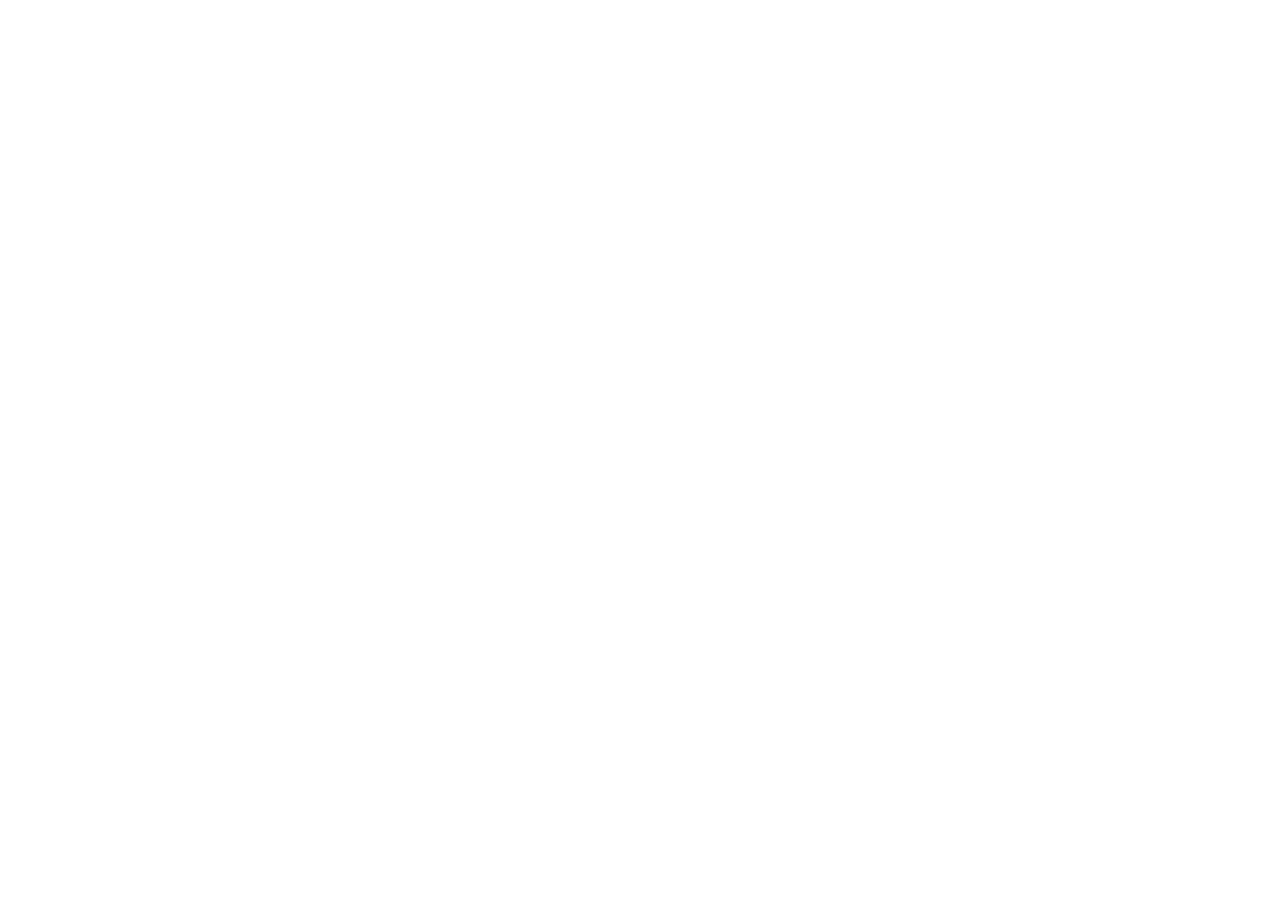
==== index.html @ e21de1d2 "Inicio HTML" ====
<!DOCTYPE html>
<html lang="pt-br">

<head>
    <meta charset="UTF-8">
    <meta name="viewport" content="width=device-width, initial-scale=1.0">
    <title>Solv4Tech</title>
    <link rel="stylesheet" href="css/style.css">
</head>

<body>

    <script src="js/script.js"></script>
</body>

</html>
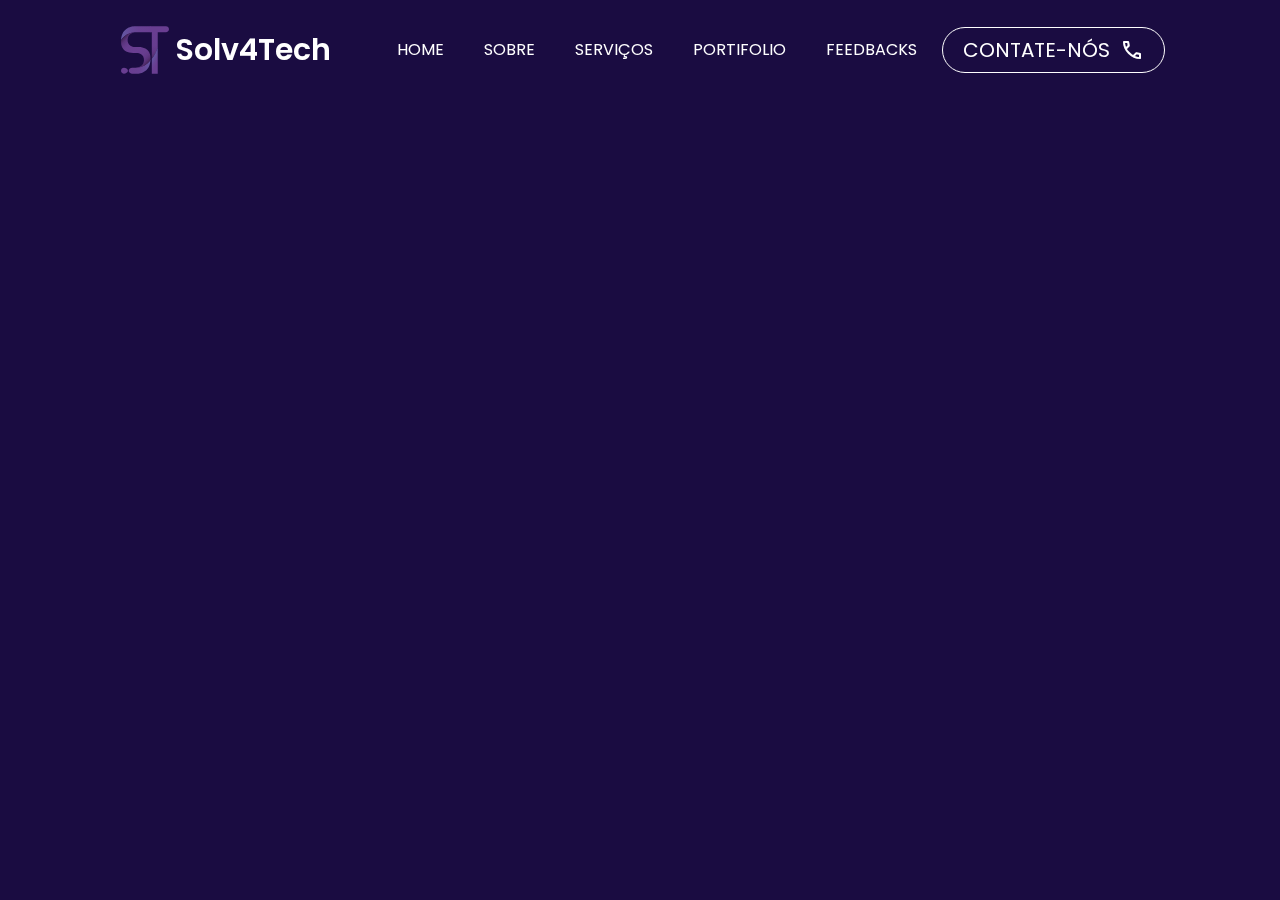
==== commit b3c1ff85: "Navbar Versão 1 Criada" ====
--- a/index.html
+++ b/index.html
@@ -5,10 +5,54 @@
     <meta charset="UTF-8">
     <meta name="viewport" content="width=device-width, initial-scale=1.0">
     <title>Solv4Tech</title>
+    <link rel="stylesheet" href="css/reset.css">
     <link rel="stylesheet" href="css/style.css">
+    <link rel="stylesheet"
+        href="https://fonts.googleapis.com/css2?family=Material+Symbols+Outlined:opsz,wght,FILL,GRAD@24,400,1,0" />
 </head>
 
 <body>
+    <header class="header">
+        <div class="logo">
+            <a href="#" class="logo-link">
+                <img src="assets/solv4tech_logo_principal_Colorido.svg" alt="logo da Solv4tech">
+                <p>Solv4Tech</p>
+            </a>
+        </div>
+
+        <nav class="navbar">
+            <ul class="navbar-list">
+                <li class="navbar-list-item"><a class="navbar-list-item-link" href="#home">HOME</a></li>
+                <li class="navbar-list-item"><a class="navbar-list-item-link" href="#sobre">SOBRE</a></li>
+                <li class="navbar-list-item"><a class="navbar-list-item-link" href="#servicos">SERVIÇOS</a></li>
+                <li class="navbar-list-item"><a class="navbar-list-item-link" href="#portfolio">PORTIFOLIO</a></li>
+                <li class="navbar-list-item"><a class="navbar-list-item-link" href="#feedbacks">FEEDBACKS</a></li>
+            </ul>
+        </nav>
+
+        <div class="contact">
+            <a href="#contact" class="contact-link">
+                <p>CONTATE-NÓS
+                </p>
+                <span class="material-symbols-outlined">
+                    call
+                </span>
+            </a>
+        </div>
+    </header>
+
+    <main class="main">
+        <section></section>
+        <section></section>
+        <section></section>
+        <section></section>
+        <section></section>
+        <section></section>
+    </main>
+
+
+    <footer class="footer"></footer>
+
 
     <script src="js/script.js"></script>
 </body>
--- a/css/style.css
+++ b/css/style.css
@@ -0,0 +1,40 @@
+@import url('https://fonts.googleapis.com/css2?family=Poppins:ital,wght@0,300;0,400;0,500;0,600;0,700;0,800;0,900;1,300;1,400;1,500;1,600;1,700;1,800;1,900&family=Roboto:ital,wght@0,300;0,400;0,500;0,700;0,900;1,300;1,400;1,500;1,700;1,900&display=swap');
+@import url(header.css);
+
+
+* {
+    margin: 0;
+    padding: 0;
+    box-sizing: border-box;
+    text-decoration: none;
+    border: none;
+    outline: none;
+    scroll-behavior: smooth;
+
+}
+
+
+:root {
+    --color-main: #8F00D3;
+    --color-white: #fff;
+    --color-gray: #F5F5F5;
+
+    --bg-color-purple-dark: #221053;
+    --bg-color-purple-very-dark: #1A0C41;
+
+    --bg-gradient-home-purple: linear-gradient(90deg, var(--bg-color-purple-very-dark) 0%, var(--bg-color-purple-dark) 100%);
+
+    --text-color: #000;
+    --second-text-color: #000;
+}
+
+html {
+    font-size: 62.5%;
+    overflow-x: hidden;
+}
+
+body {
+    background: var(--bg-color-purple-very-dark);
+    color: var(--text-color);
+    font-family: "Poppins", sans-serif;
+}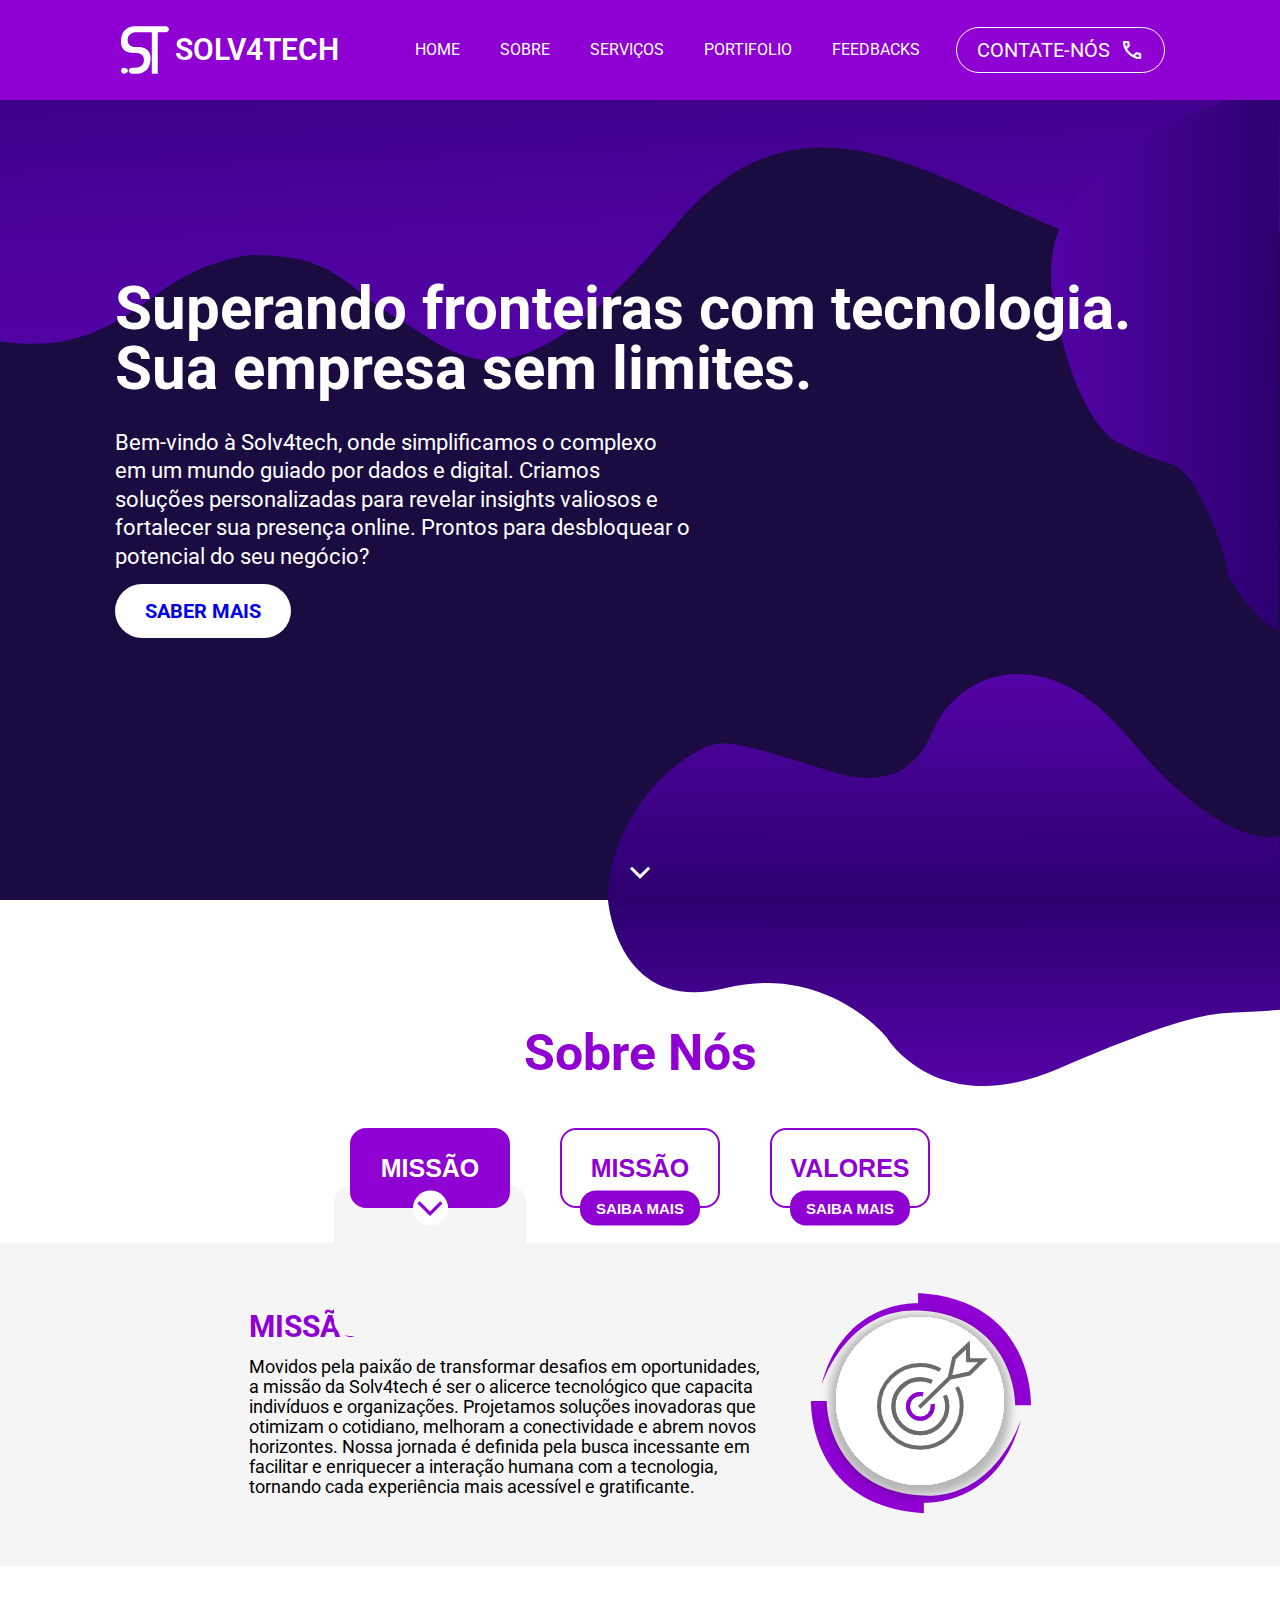
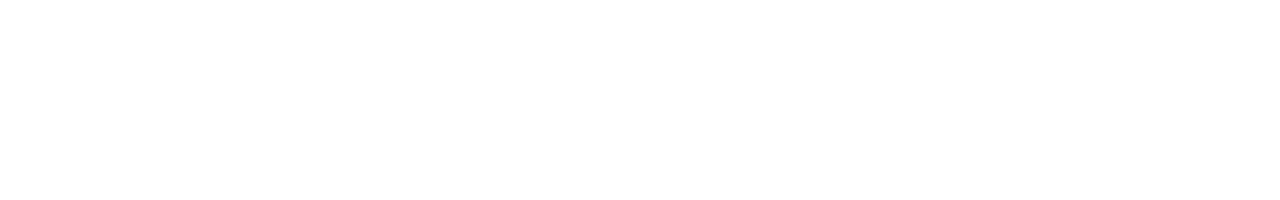
==== commit d217cebb: "Home e Sobre criado" ====
--- a/index.html
+++ b/index.html
@@ -15,8 +15,8 @@
     <header class="header">
         <div class="logo">
             <a href="#" class="logo-link">
-                <img src="assets/solv4tech_logo_principal_Colorido.svg" alt="logo da Solv4tech">
-                <p>Solv4Tech</p>
+                <img src="assets/solv4tech_logo_principal_Monocromatica.svg" alt="logo da Solv4tech">
+                <p>SOLV4TECH</p>
             </a>
         </div>
 
@@ -42,8 +42,138 @@
     </header>
 
     <main class="main">
-        <section></section>
-        <section></section>
+        <section class="home" id="home">
+
+            <div class="home-text">
+                <h1>Superando fronteiras com tecnologia. <br> Sua empresa sem limites.</h1>
+                <p>Bem-vindo à Solv4tech, onde simplificamos o complexo em um mundo guiado por dados e digital. Criamos
+                    soluções personalizadas para revelar insights valiosos e fortalecer sua presença online. Prontos
+                    para desbloquear o potencial do seu negócio?</p>
+            </div>
+
+            <div class="home-saiba">
+                <a href="#sobre" class="home-saiba-button">
+                    SABER MAIS
+                </a>
+            </div>
+
+            <a href="#sobre" class="home-saiba-button-arrow">
+                <span class="material-symbols-outlined">
+                    expand_more
+                </span>
+            </a>
+
+            <img class="home-shapes-top" src="assets/shape-home-top.svg" alt="">
+            <img class="home-shapes-right" src="assets/shape-home-right.svg" alt="">
+            <img class="home-shapes-bottom" src="assets/shape-home-bottom.svg" alt="">
+
+        </section>
+
+        <section class="sobre" id="sobre">
+            <img src="assets/shape-sobre-top.svg" alt="" class="sobre-shapes-top">
+
+            <h2>Sobre Nós</h2>
+
+
+            <div class="sobre-carousel">
+                <div class="sobre-carousel-buttons">
+                    <button class="sobre-carousel-buttons-button button-sobre-active" id="bt-sobre-missao">
+                        <div class="sobre-button-text">
+                            <p>MISSÃO</p>
+                        </div>
+                        <div class="sobre-button-icon">
+                            <p>SAIBA MAIS</p>
+                            <span class="material-symbols-outlined">
+                                expand_more
+                            </span>
+                        </div>
+                    </button>
+                    <button class="sobre-carousel-buttons-button" id="bt-sobre-visao">
+                        <div class="sobre-button-text">
+                            <p>MISSÃO</p>
+                        </div>
+                        <div class="sobre-button-icon">
+                            <p>SAIBA MAIS</p>
+                            <span class="material-symbols-outlined">
+                                expand_more
+                            </span>
+                        </div>
+                    </button>
+                    <button class="sobre-carousel-buttons-button" id="bt-sobre-valores">
+                        <div class="sobre-button-text">
+                            <p>VALORES</p>
+                        </div>
+                        <div class="sobre-button-icon">
+                            <p>SAIBA MAIS </p>
+                            <span class="material-symbols-outlined">
+                                expand_more
+                            </span>
+                        </div>
+                    </button>
+                </div>
+
+                <div class="sobre-carousel-container">
+                    <div class="sobre-carousel-container-wrapper">
+                        <div class="sobre-carousel-container-items">
+                            <div class="sobre-carousel-container-item">
+                                <div class="sobre-carousel-container-item-text">
+                                    <h3>MISSÃO</h3>
+                                    <P>Movidos pela paixão de transformar desafios em oportunidades, a missão da
+                                        Solv4tech é
+                                        ser
+                                        o alicerce tecnológico que capacita indivíduos e organizações. Projetamos
+                                        soluções
+                                        inovadoras que otimizam o cotidiano, melhoram a conectividade e abrem novos
+                                        horizontes.
+                                        Nossa jornada é definida pela busca incessante em facilitar e enriquecer a
+                                        interação
+                                        humana com a tecnologia, tornando cada experiência mais acessível e
+                                        gratificante.
+                                    </P>
+                                </div>
+                                <div class="sobre-carousel-container-item-icon">
+                                    <img src="assets/icon-sobre-missao.svg" alt="">
+                                </div>
+                            </div>
+                            <div class="sobre-carousel-container-item visao">
+                                <div class="sobre-carousel-container-item-text">
+                                    <h3>VISÃO</h3>
+                                    <P>Nossa visão se estende além do horizonte da inovação tecnológica. Ambicionamos
+                                        ser reconhecidos como líderes no desenvolvimento de soluções que marcam a
+                                        diferença, uma empresa cuja assinatura é sinônimo de qualidade e excelência.
+                                        Queremos ser parceiros de confiança na evolução tecnológica, guiados por uma
+                                        perspectiva global e um comprometimento local, moldando um futuro onde nossa
+                                        atuação seja uma força positiva e transformadora.
+                                    </P>
+                                </div>
+                                <div class="sobre-carousel-container-item-icon">
+                                    <img src="assets/icon-sobre-visao.svg" alt="">
+                                </div>
+                            </div>
+                            <div class="sobre-carousel-container-item valores">
+                                <div class="sobre-carousel-container-item-text">
+                                    <h3>VALORES</h3>
+                                    <ul>
+                                        <li>Inovação: Cultivamos ideias criativas que se transformam em negócios.</li>
+                                        <li>Qualidade: Entregamos excelência em cada projeto.</li>
+                                        <li>Colaboração: Juntos, alcançamos mais.</li>
+                                        <li>Responsabilidade: Comprometemo-nos com ações éticas e sustentáveis.</li>
+                                        <li>Aprendizado: Evoluímos continuamente para melhor servir.</li>
+                                    </ul>
+                                </div>
+                                <div class="sobre-carousel-container-item-icon">
+                                    <img src="assets/icon-sobre-valores.svg" alt="">
+                                </div>
+                            </div>
+                        </div>
+                    </div>
+                </div>
+
+            </div>
+
+
+        </section>
+
         <section></section>
         <section></section>
         <section></section>
--- a/css/style.css
+++ b/css/style.css
@@ -1,5 +1,7 @@
 @import url('https://fonts.googleapis.com/css2?family=Poppins:ital,wght@0,300;0,400;0,500;0,600;0,700;0,800;0,900;1,300;1,400;1,500;1,600;1,700;1,800;1,900&family=Roboto:ital,wght@0,300;0,400;0,500;0,700;0,900;1,300;1,400;1,500;1,700;1,900&display=swap');
 @import url(header.css);
+@import url(home.css);
+@import url(sobre.css);
 
 
 * {
@@ -36,5 +38,5 @@
 body {
     background: var(--bg-color-purple-very-dark);
     color: var(--text-color);
-    font-family: "Poppins", sans-serif;
+    font-family: "Roboto", sans-serif;
 }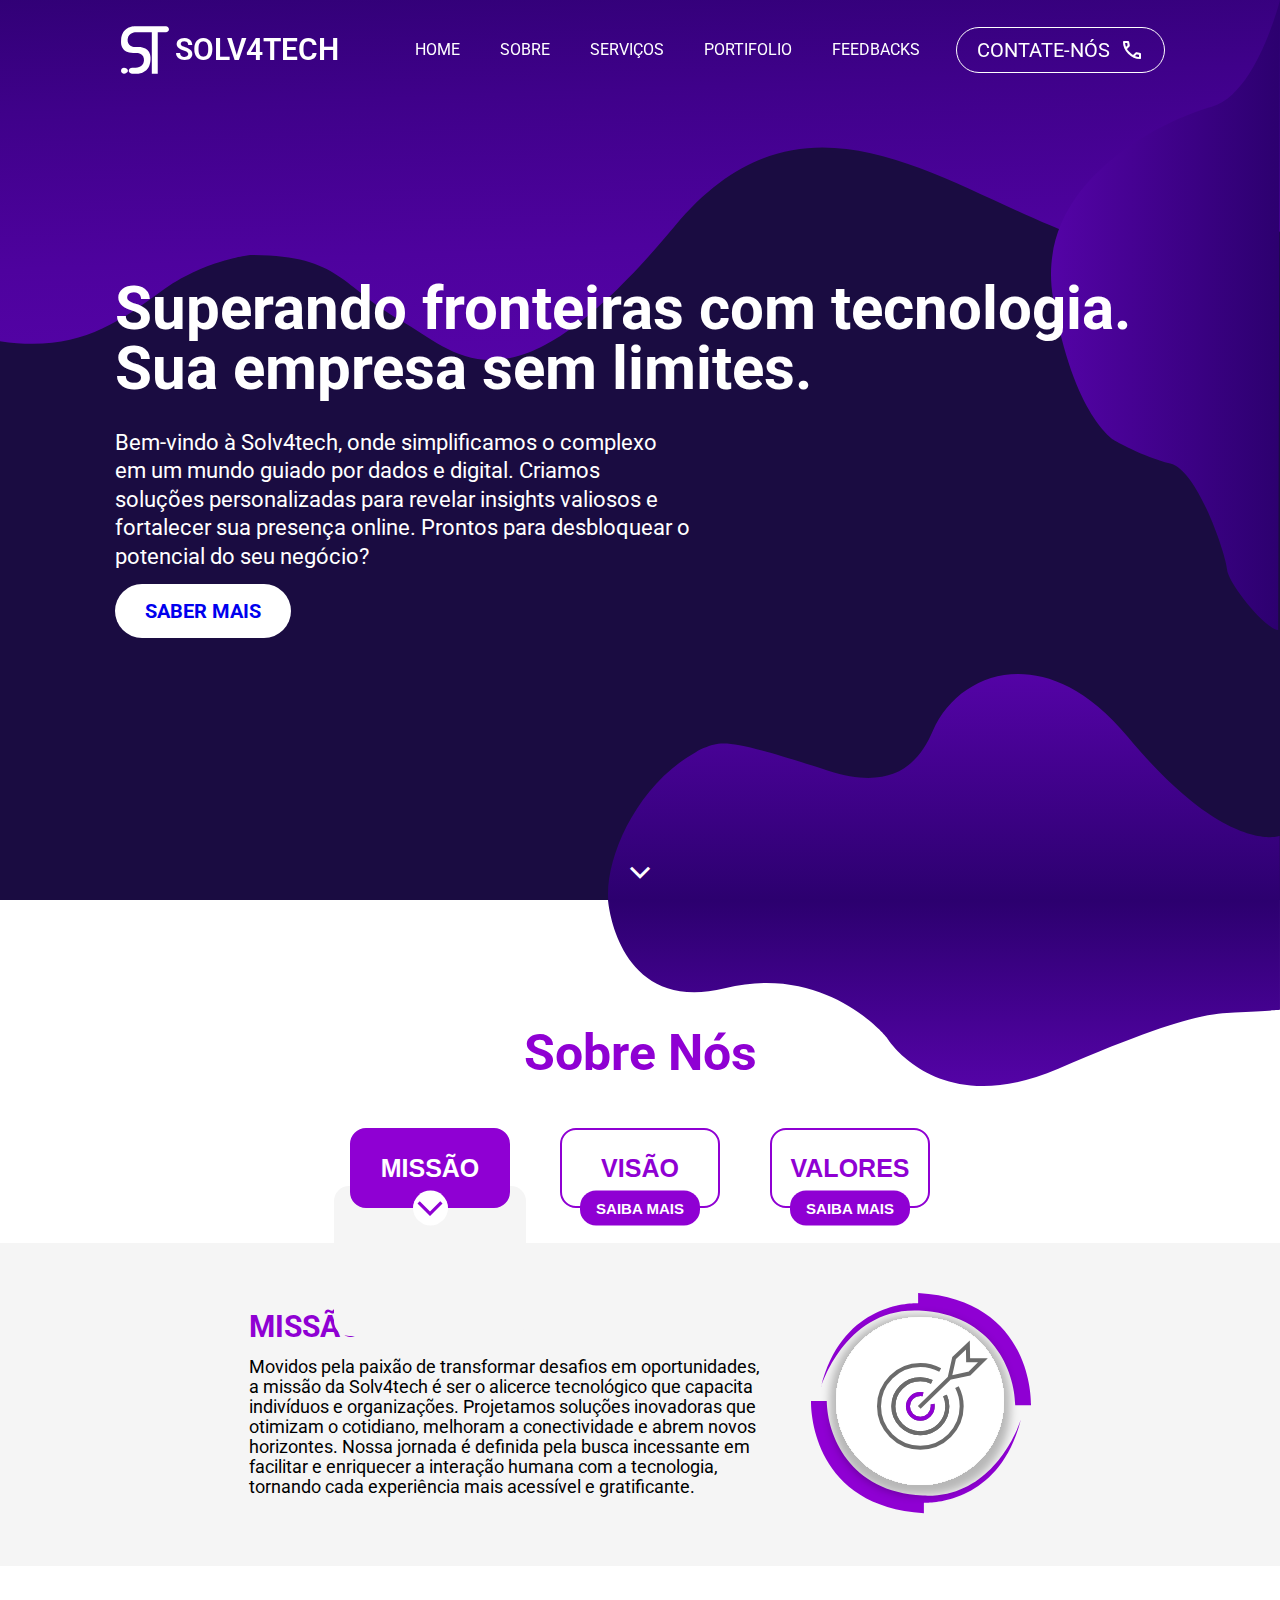
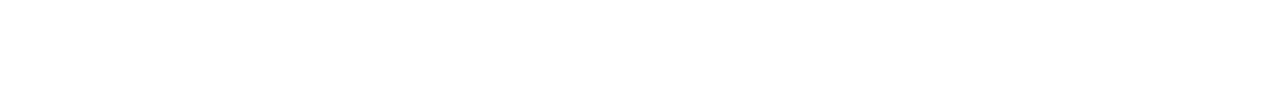
==== commit 177eeab0: "navbar animação Sticky" ====
--- a/index.html
+++ b/index.html
@@ -30,10 +30,9 @@
             </ul>
         </nav>
 
-        <div class="contact">
+        <div class="contact active">
             <a href="#contact" class="contact-link">
-                <p>CONTATE-NÓS
-                </p>
+                <p>CONTATE-NÓS</p>
                 <span class="material-symbols-outlined">
                     call
                 </span>
@@ -90,7 +89,7 @@
                     </button>
                     <button class="sobre-carousel-buttons-button" id="bt-sobre-visao">
                         <div class="sobre-button-text">
-                            <p>MISSÃO</p>
+                            <p>VISÃO</p>
                         </div>
                         <div class="sobre-button-icon">
                             <p>SAIBA MAIS</p>
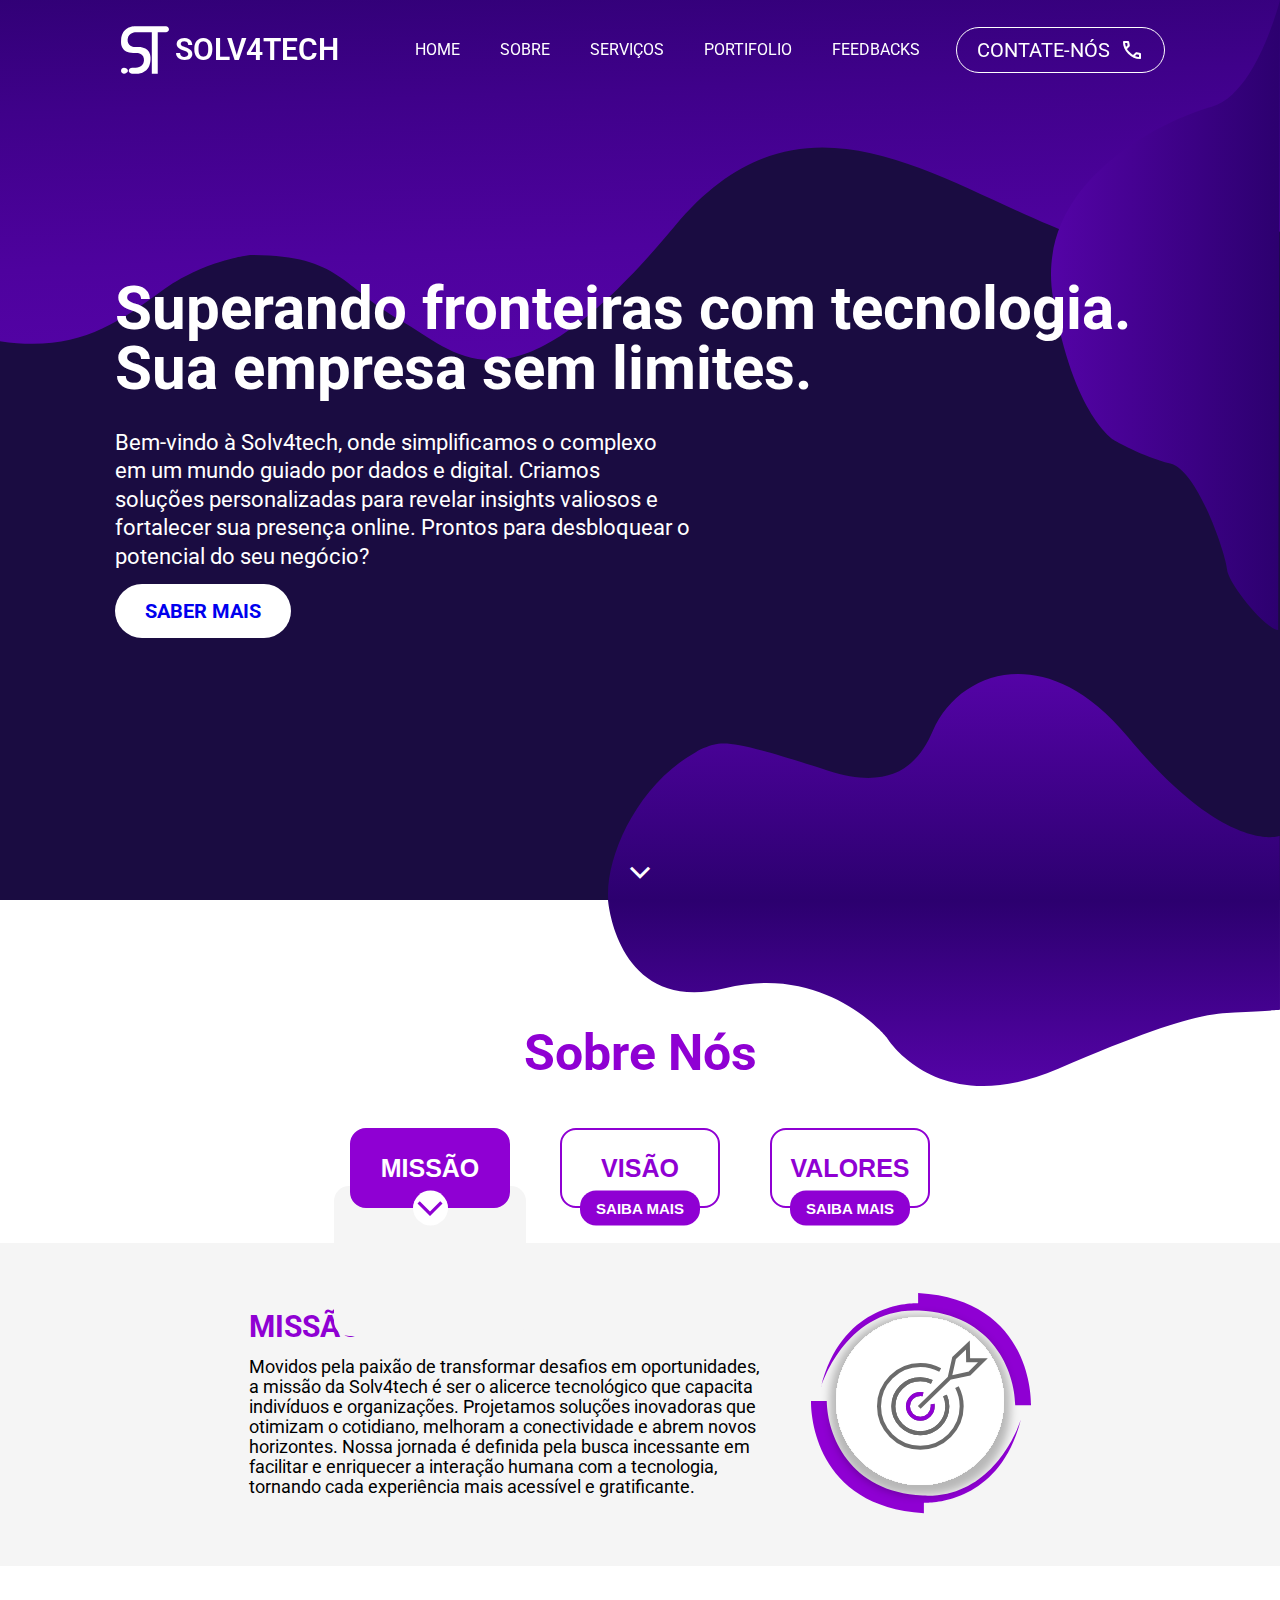
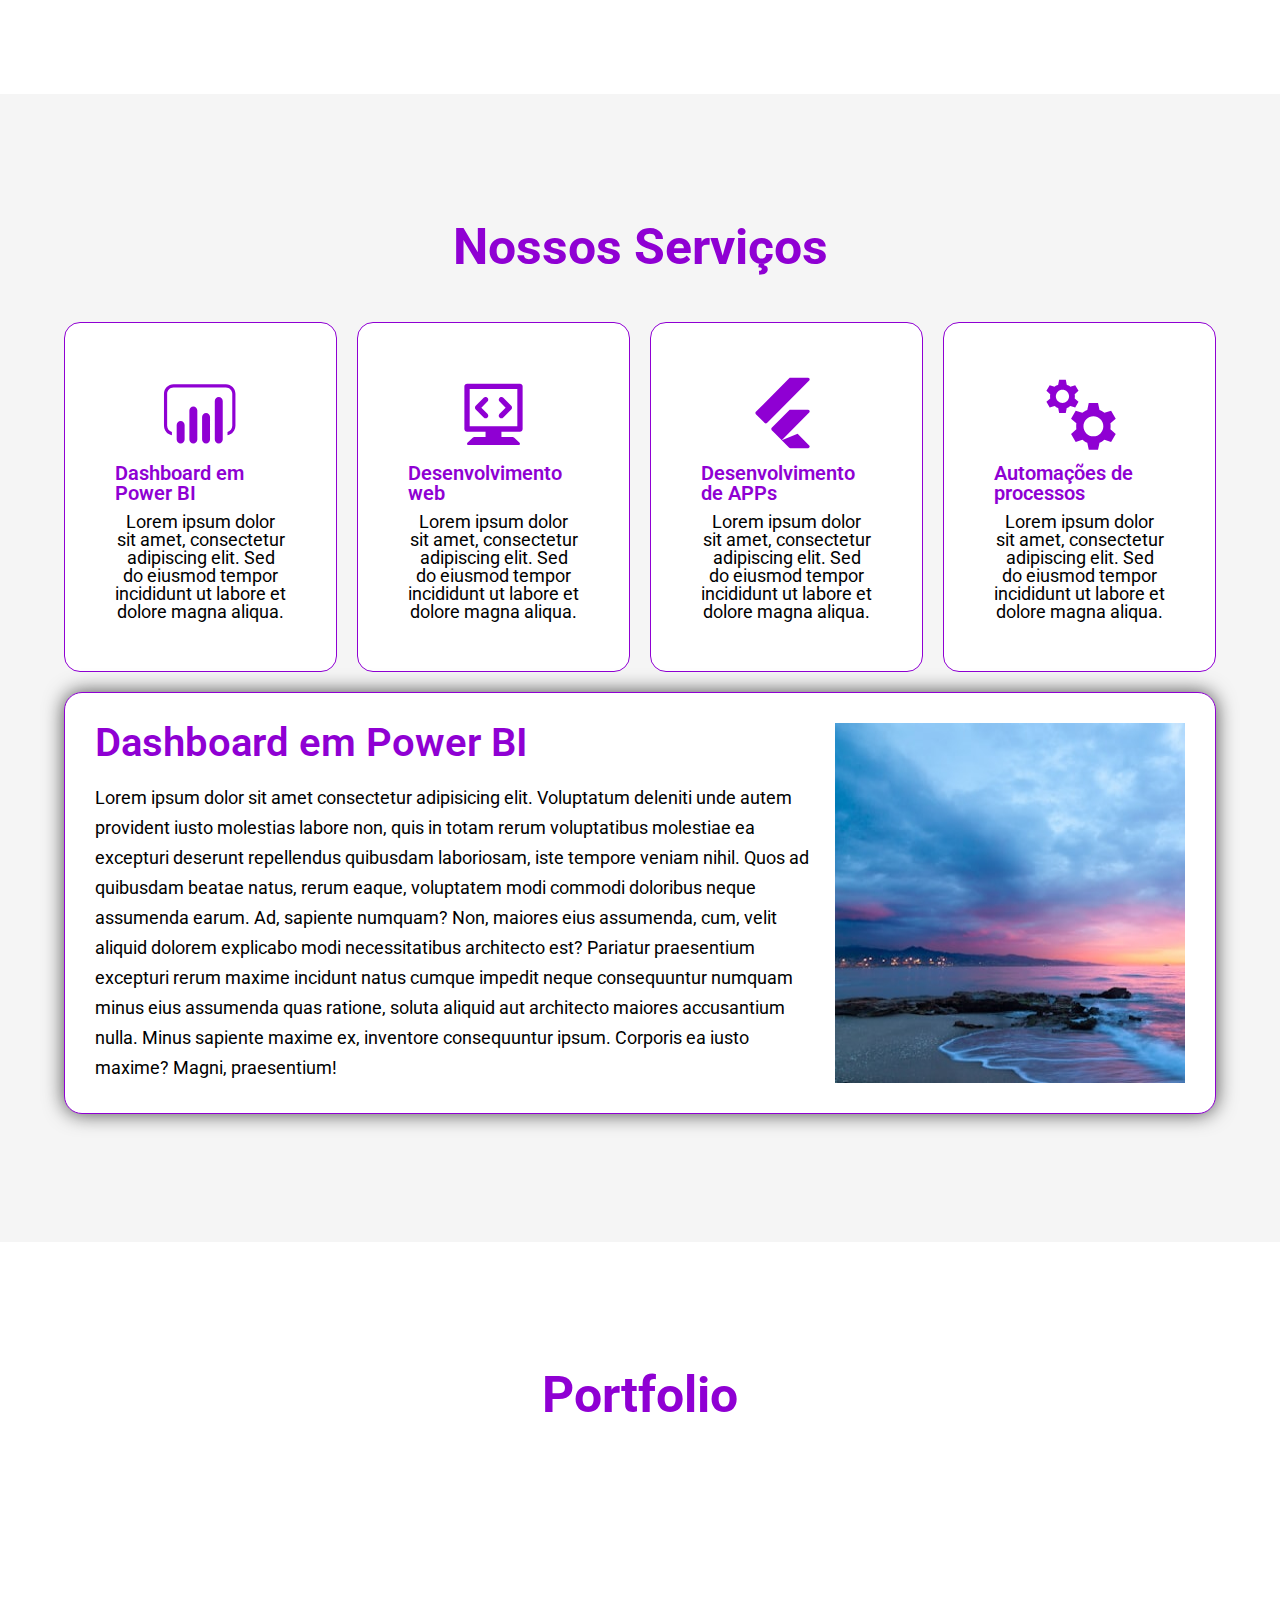
==== commit d46eaf3c: "Services criado sem conteudo final, inicio Portfolio" ====
--- a/index.html
+++ b/index.html
@@ -68,10 +68,10 @@
 
         </section>
 
-        <section class="sobre" id="sobre">
+        <section class="sobre section-white" id="sobre">
             <img src="assets/shape-sobre-top.svg" alt="" class="sobre-shapes-top">
 
-            <h2>Sobre Nós</h2>
+            <h2 class="title-section">Sobre Nós</h2>
 
 
             <div class="sobre-carousel">
@@ -173,8 +173,109 @@
 
         </section>
 
-        <section></section>
-        <section></section>
+        <section class="servicos section-gray" id="servicos">
+            <h2 class="title-section">Nossos Serviços</h2>
+
+            <div class="servicos-container">
+                <div class="servicos-container-cards">
+                    <div class="servicos-container-cards-card">
+                        <img src="assets/icon-servicos-pbi.svg" alt="icone do power BI">
+
+                        <p class="card-title">Dashboard em Power BI</p>
+                        <p class="card-text">Lorem ipsum dolor sit amet, consectetur adipiscing elit. Sed do eiusmod
+                            tempor incididunt ut labore et dolore magna aliqua.</p>
+                    </div>
+                    <div class="servicos-container-cards-card">
+                        <img src="assets/icon-servicos-webdev.svg" alt="icone de desenvolvimento web">
+                        <p class="card-title">Desenvolvimento web</p>
+                        <p class="card-text">Lorem ipsum dolor sit amet, consectetur adipiscing elit. Sed do eiusmod
+                            tempor incididunt ut labore et dolore magna aliqua.</p>
+                    </div>
+                    <div class="servicos-container-cards-card">
+                        <img src="assets/icon-servicos-appdev.svg" alt="">
+                        <p class="card-title">Desenvolvimento de APPs</p>
+                        <p class="card-text">Lorem ipsum dolor sit amet, consectetur adipiscing elit. Sed do eiusmod
+                            tempor incididunt ut labore et dolore magna aliqua.</p>
+                    </div>
+                    <div class="servicos-container-cards-card">
+                        <img src="assets/icon-servicos-auto.svg" alt="icone para representar autações">
+                        <p class="card-title">Automações de processos</p>
+                        <p class="card-text">Lorem ipsum dolor sit amet, consectetur adipiscing elit. Sed do eiusmod
+                            tempor incididunt ut labore et dolore magna aliqua.</p>
+                    </div>
+                </div>
+
+                <div class="servicos-container-items">
+                    <div class="servicos-container-items-item active">
+                        <div class="servicos-container-items-item-texts">
+                            <h3>Dashboard em Power BI</h3>
+                            <p>Lorem ipsum dolor sit amet consectetur adipisicing elit. Voluptatum deleniti unde autem
+                                provident iusto molestias labore non, quis in totam rerum voluptatibus molestiae ea
+                                excepturi deserunt repellendus quibusdam laboriosam, iste tempore veniam nihil. Quos ad
+                                quibusdam beatae natus, rerum eaque, voluptatem modi commodi doloribus neque assumenda
+                                earum. Ad, sapiente numquam? Non, maiores eius assumenda, cum, velit aliquid dolorem
+                                explicabo modi necessitatibus architecto est? Pariatur praesentium excepturi rerum
+                                maxime incidunt natus cumque impedit neque consequuntur numquam minus eius assumenda
+                                quas ratione, soluta aliquid aut architecto maiores accusantium nulla. Minus sapiente
+                                maxime ex, inventore consequuntur ipsum. Corporis ea iusto maxime? Magni, praesentium!
+                            </p>
+                        </div>
+                        <img src="assets/servicos ex/praia1.jpeg" alt="">
+                    </div>
+                    <div class="servicos-container-items-item">
+                        <div class="servicos-container-items-item-texts">
+                            <h3>Desenvolvimento Web</h3>
+                            <p>Lorem ipsum dolor sit amet consectetur adipisicing elit. Voluptatum deleniti unde autem
+                                provident iusto molestias labore non, quis in totam rerum voluptatibus molestiae ea
+                                excepturi deserunt repellendus quibusdam laboriosam, iste tempore veniam nihil. Quos ad
+                                quibusdam beatae natus, rerum eaque, voluptatem modi commodi doloribus neque assumenda
+                                earum. Ad, sapiente numquam? Non, maiores eius assumenda, cum, velit aliquid dolorem
+                                explicabo modi necessitatibus architecto est? Pariatur praesentium excepturi rerum
+                                maxime incidunt natus cumque impedit neque consequuntur numquam minus eius assumenda
+                                quas ratione, soluta aliquid aut architecto maiores accusantium nulla. Minus sapiente
+                                maxime ex, inventore consequuntur ipsum. Corporis ea iusto maxime? Magni, praesentium!
+                            </p>
+                        </div>
+                        <img src="assets/servicos ex/praia2.jpeg" alt="">
+                    </div>
+                    <div class="servicos-container-items-item">
+                        <div class="servicos-container-items-item-texts">
+                            <h3>Desenvolvimento de APPs</h3>
+                            <p>Lorem ipsum dolor sit amet consectetur adipisicing elit. Voluptatum deleniti unde autem
+                                provident iusto molestias labore non, quis in totam rerum voluptatibus molestiae ea
+                                excepturi deserunt repellendus quibusdam laboriosam, iste tempore veniam nihil. Quos ad
+                                quibusdam beatae natus, rerum eaque, voluptatem modi commodi doloribus neque assumenda
+                                earum. Ad, sapiente numquam? Non, maiores eius assumenda, cum, velit aliquid dolorem
+                                explicabo modi necessitatibus architecto est? Pariatur praesentium excepturi rerum
+                                maxime incidunt natus cumque impedit neque consequuntur numquam minus eius assumenda
+                                quas ratione, soluta aliquid aut architecto maiores accusantium nulla. Minus sapiente
+                                maxime ex, inventore consequuntur ipsum. Corporis ea iusto maxime? Magni, praesentium!
+                            </p>
+                        </div>
+                        <img src="assets/servicos ex/praia3.jpeg" alt="">
+                    </div>
+                    <div class="servicos-container-items-item">
+                        <div class="servicos-container-items-item-texts">
+                            <h3>Automações de Processos</h3>
+                            <p>Lorem ipsum dolor sit amet consectetur adipisicing elit. Voluptatum deleniti unde autem
+                                provident iusto molestias labore non, quis in totam rerum voluptatibus molestiae ea
+                                excepturi deserunt repellendus quibusdam laboriosam, iste tempore veniam nihil. Quos ad
+                                quibusdam beatae natus, rerum eaque, voluptatem modi commodi doloribus neque assumenda
+                                earum. Ad, sapiente numquam? Non, maiores eius assumenda, cum, velit aliquid dolorem
+                                explicabo modi necessitatibus architecto est? Pariatur praesentium excepturi rerum
+                                maxime incidunt natus cumque impedit neque consequuntur numquam minus eius assumenda
+                                quas ratione, soluta aliquid aut architecto maiores accusantium nulla. Minus sapiente
+                                maxime ex, inventore consequuntur ipsum. Corporis ea iusto maxime? Magni, praesentium!
+                            </p>
+                        </div>
+                        <img src="assets/servicos ex/praia4.jpeg" alt="">
+                    </div>
+                </div>
+            </div>
+        </section>
+        <section class="portfolio section-white">
+            <h2 class="title-section">Portfolio</h2>
+        </section>
         <section></section>
         <section></section>
     </main>
--- a/css/style.css
+++ b/css/style.css
@@ -2,6 +2,8 @@
 @import url(header.css);
 @import url(home.css);
 @import url(sobre.css);
+@import url(servicos.css);
+@import url(portfolio.css);
 
 
 * {
@@ -39,4 +41,19 @@
     background: var(--bg-color-purple-very-dark);
     color: var(--text-color);
     font-family: "Roboto", sans-serif;
+}
+
+.title-section {
+    font-size: 5rem;
+    font-weight: 700;
+    color: var(--color-main);
+    margin-bottom: 5rem;
+}
+
+.section-white {
+    background-color: var(--color-white);
+}
+
+.section-gray {
+    background-color: var(--color-gray);
 }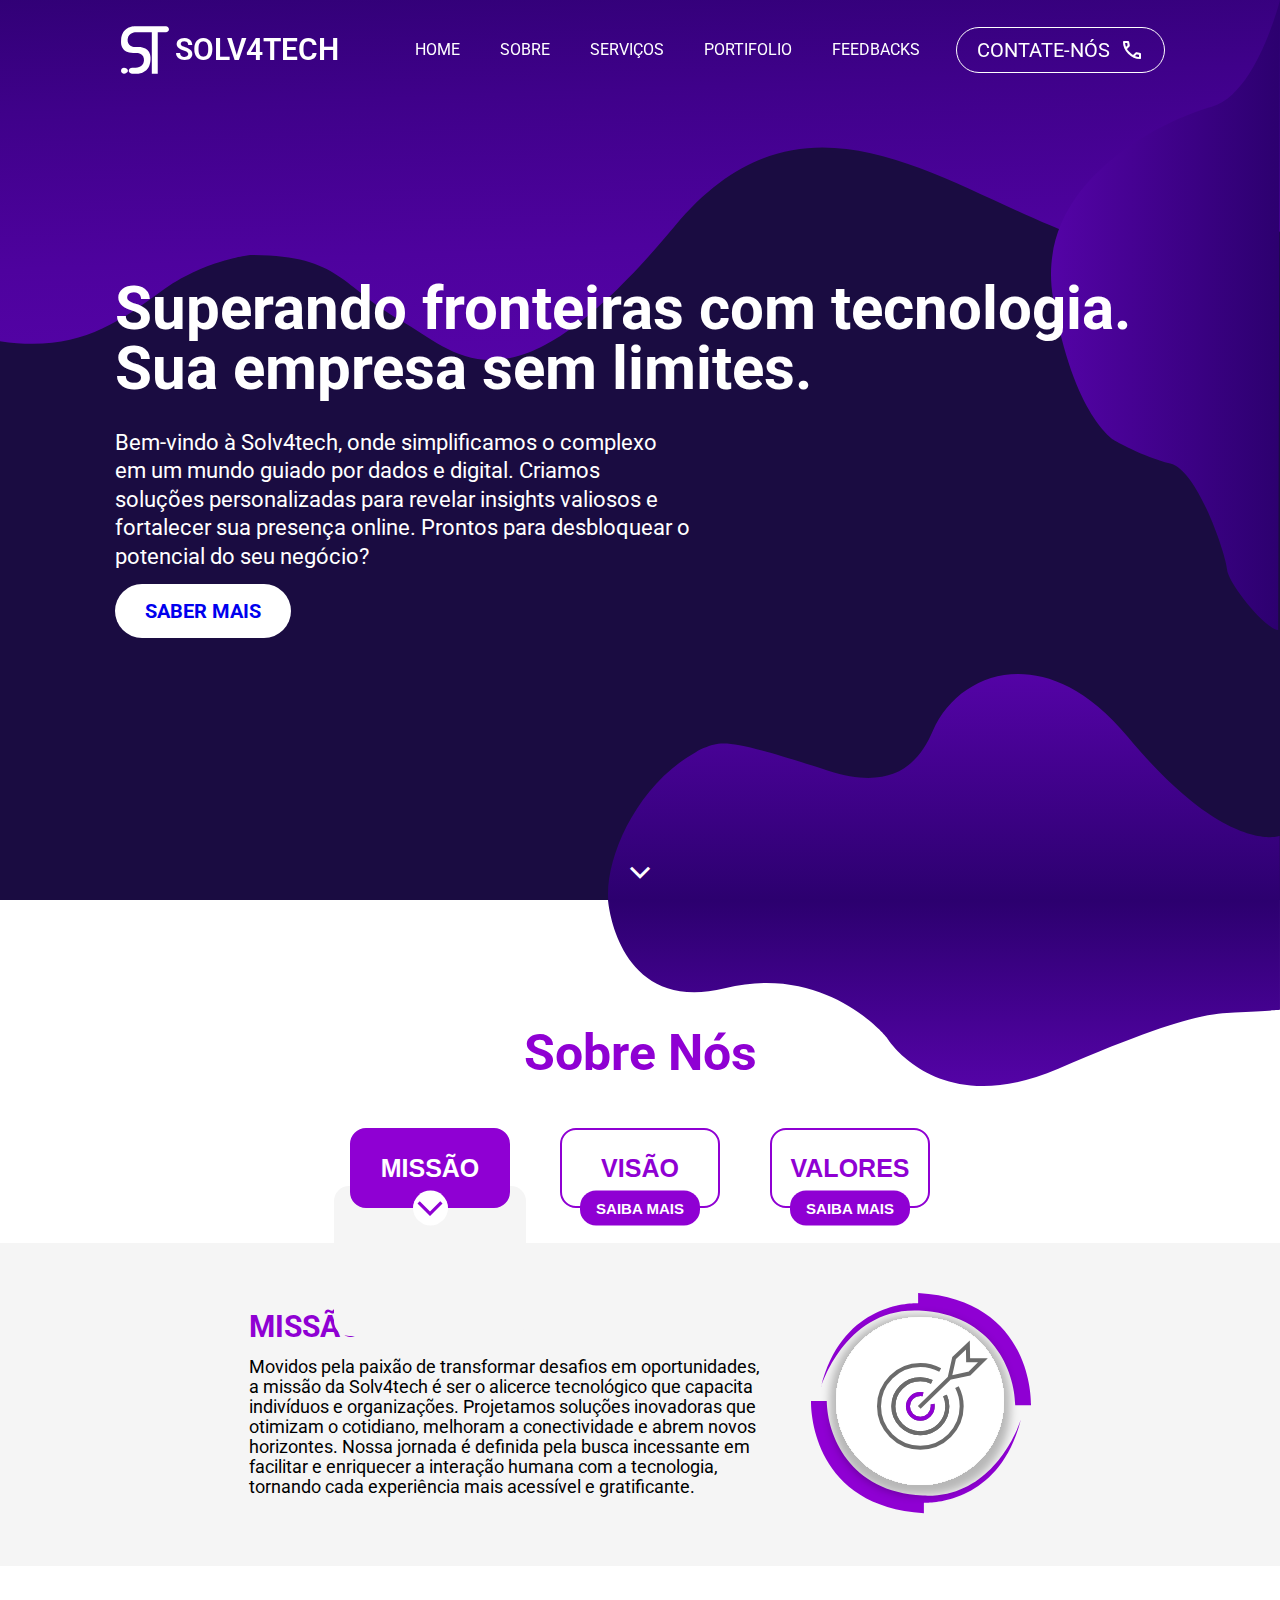
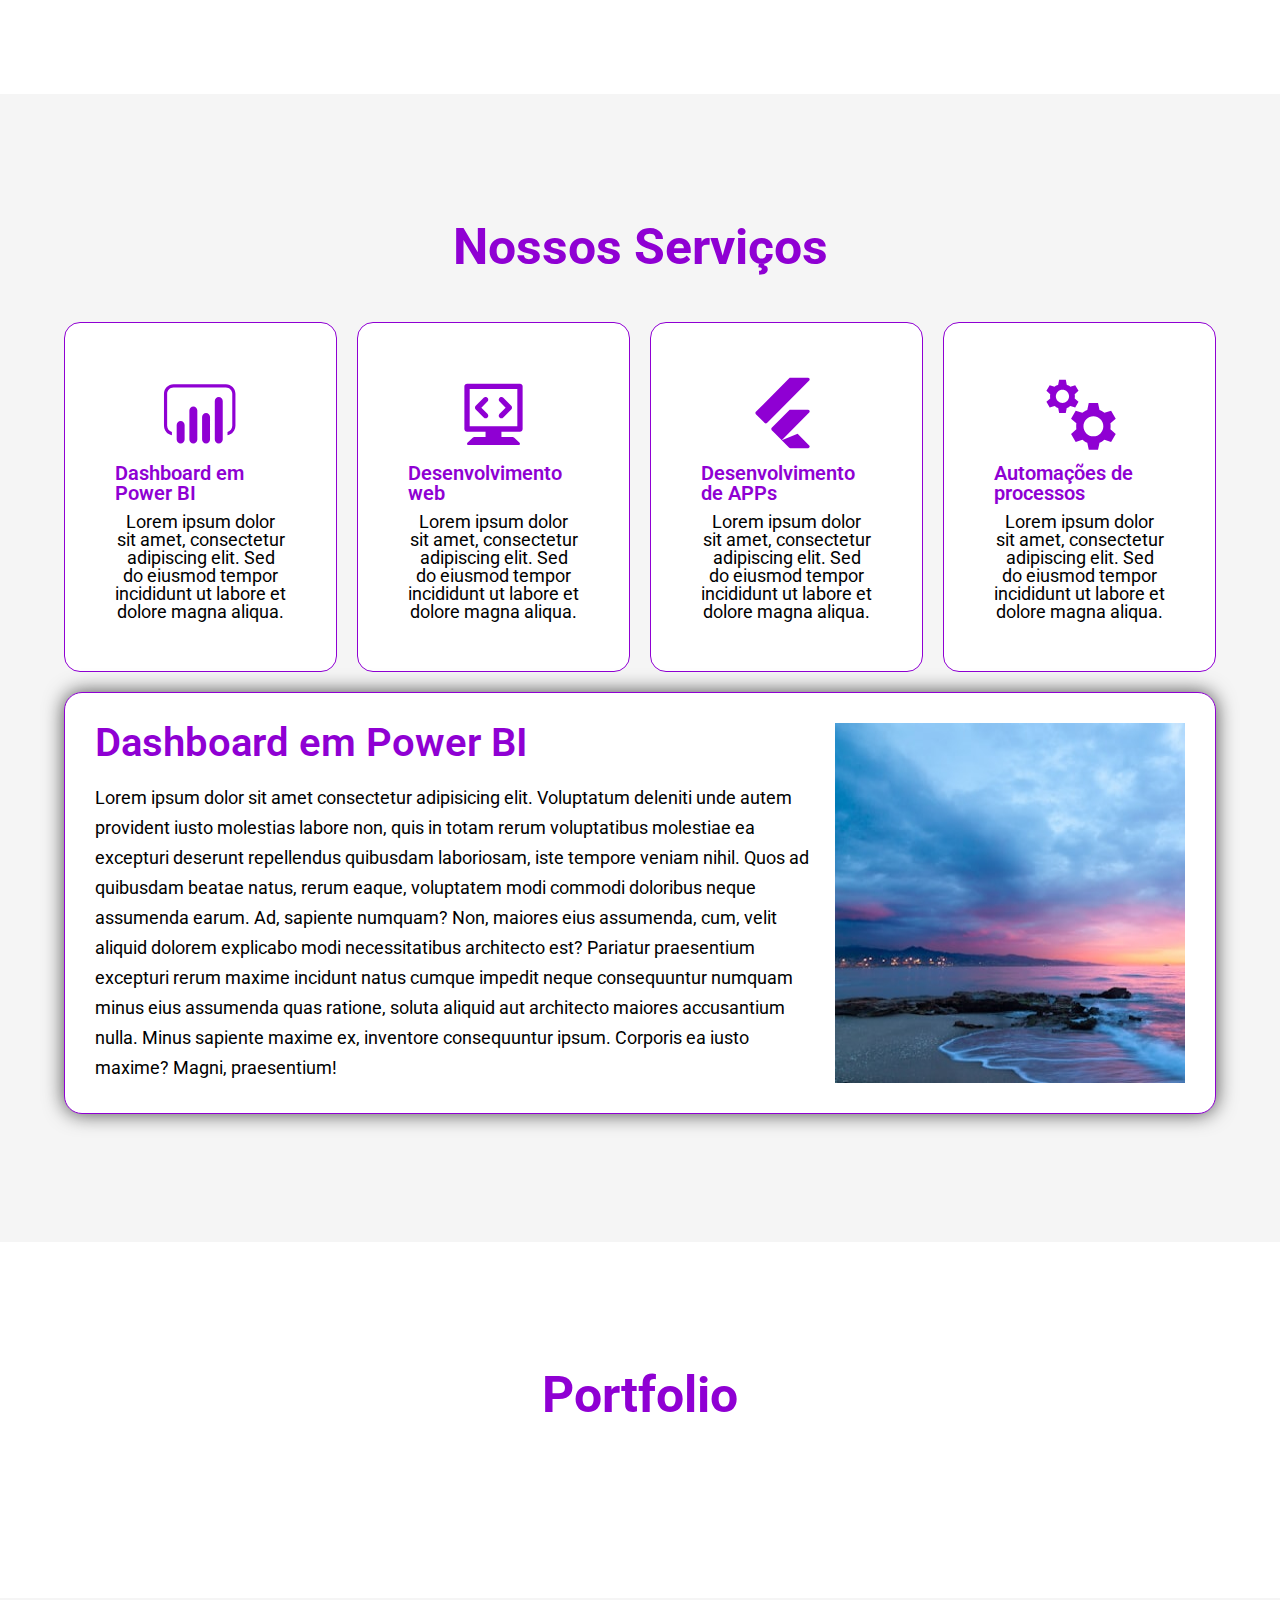
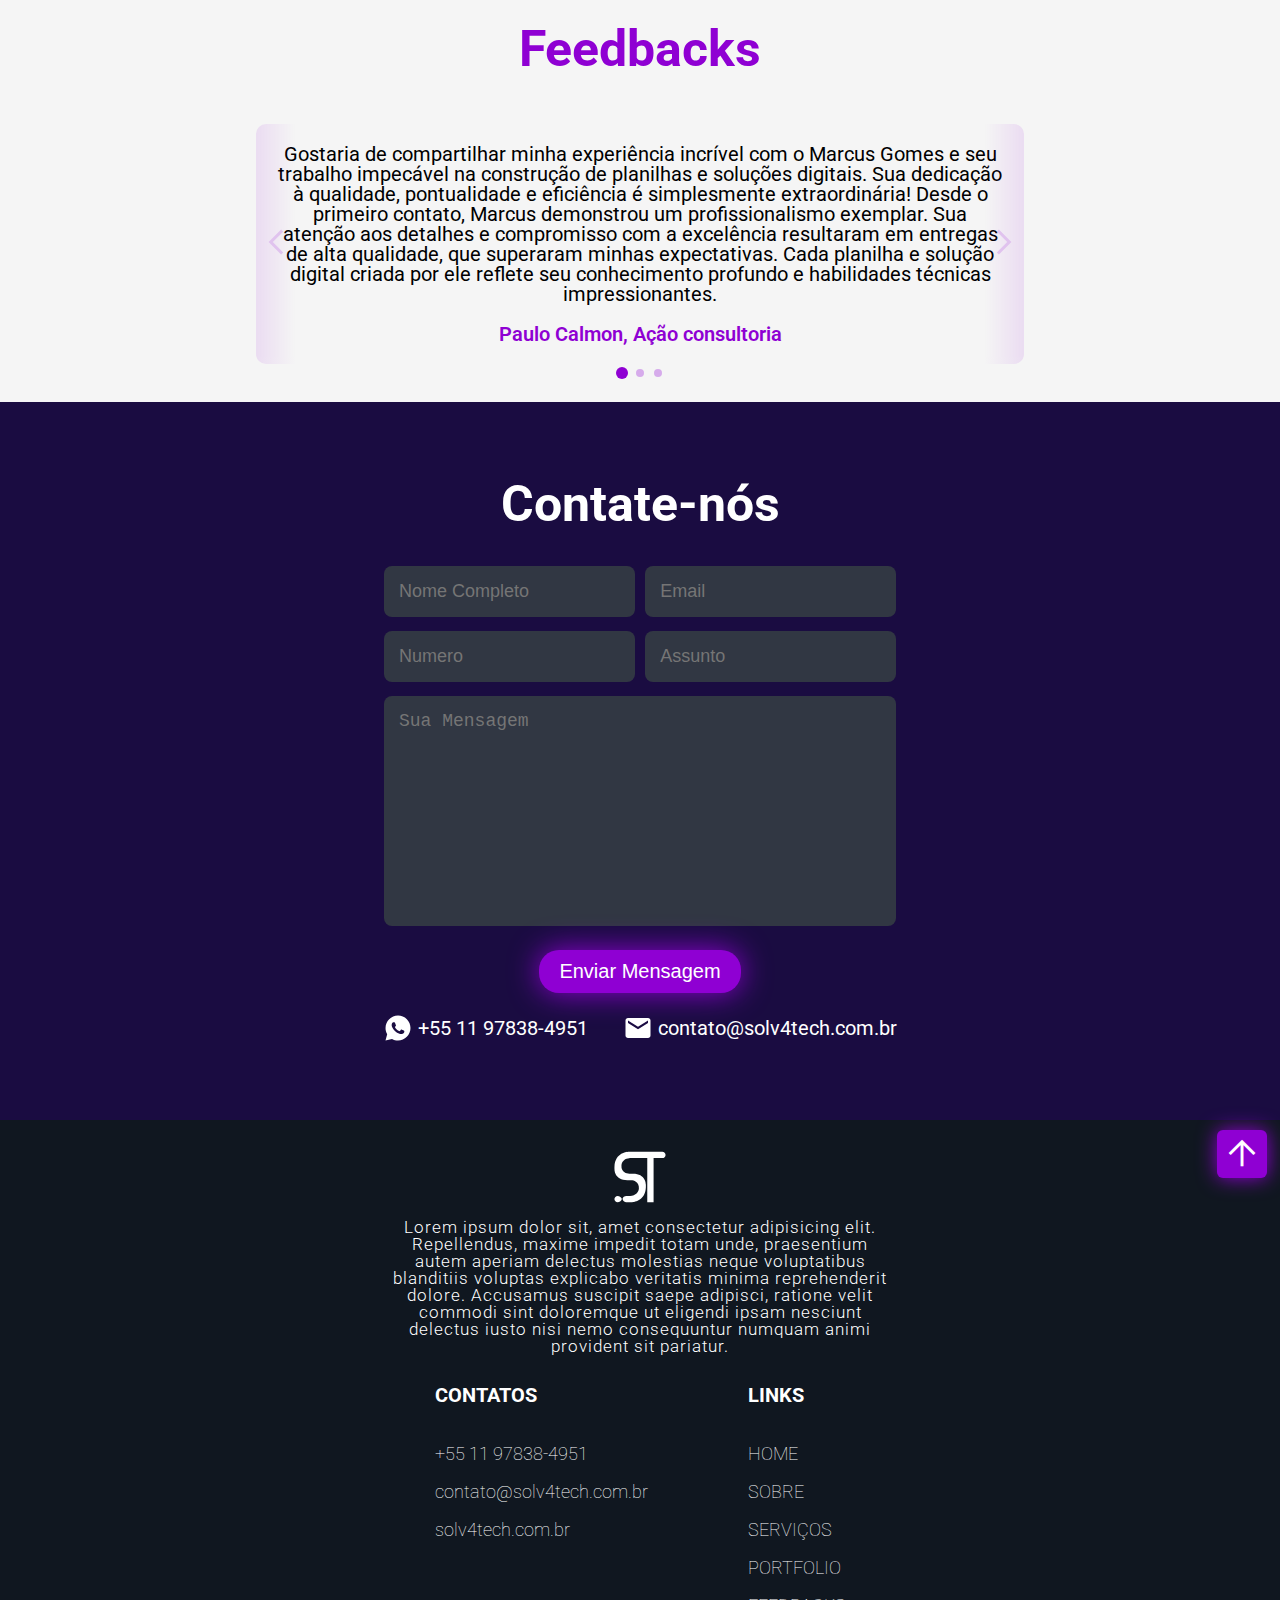
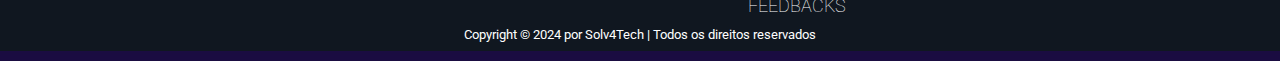
==== commit 3c36d9fb: "Feedback, Contato e Rodapé criados | Portfolio sem nada" ====
--- a/index.html
+++ b/index.html
@@ -30,7 +30,7 @@
             </ul>
         </nav>
 
-        <div class="contact active">
+        <div class="contact-nav active">
             <a href="#contact" class="contact-link">
                 <p>CONTATE-NÓS</p>
                 <span class="material-symbols-outlined">
@@ -273,16 +273,138 @@
                 </div>
             </div>
         </section>
-        <section class="portfolio section-white">
+
+        <section class="portfolio section-white" id="portfolio">
             <h2 class="title-section">Portfolio</h2>
         </section>
-        <section></section>
-        <section></section>
+
+        <section class="feedbacks section-gray" id="feedbacks">
+            <h2 class="title-section">Feedbacks</h2>
+
+            <div class="feedbacks-carousel">
+                <button class="feedbacks-carousel-button feedbacks-button-back">
+                    <span class="material-symbols-outlined">
+                        arrow_forward_ios
+                    </span>
+                </button>
+                <button class="feedbacks-carousel-button feedbacks-button-next">
+                    <span class="material-symbols-outlined">
+                        arrow_forward_ios
+                    </span>
+                </button>
+
+                <div class="feedbacks-carousel-wrapper">
+                    <div class="feedbacks-carousel-items">
+                        <div class="feedbacks-carousel-items-item">
+                            <p class="feedbacks-carousel-items-item-text">Gostaria de compartilhar minha experiência
+                                incrível com o Marcus Gomes e seu trabalho impecável na construção de planilhas e
+                                soluções digitais. Sua dedicação à qualidade, pontualidade e eficiência é simplesmente
+                                extraordinária! Desde o primeiro contato, Marcus demonstrou um profissionalismo
+                                exemplar. Sua atenção aos detalhes e compromisso com a excelência resultaram em entregas
+                                de alta qualidade, que superaram minhas expectativas. Cada planilha e solução digital
+                                criada por ele reflete seu conhecimento profundo e habilidades técnicas impressionantes.
+                            </p>
+                            <p class="feedbacks-carousel-items-item-name">Paulo Calmon, Ação consultoria</p>
+                        </div>
+                        <div class="feedbacks-carousel-items-item">
+                            <p class="feedbacks-carousel-items-item-text">Gostaria de compartilhar minha experiência
+                                incrível com o Marcus Gomes e seu trabalho impecável na construção de planilhas e
+                                soluções digitais. Sua dedicação à qualidade, pontualidade e eficiência é simplesmente
+                                extraordinária! Desde o primeiro contato, Marcus demonstrou um profissionalismo
+                                exemplar. Sua atenção aos detalhes e compromisso com a excelência resultaram em entregas
+                                de alta qualidade, que superaram minhas expectativas. Cada planilha e solução digital
+                                criada por ele reflete seu conhecimento profundo e habilidades técnicas impressionantes.
+                            </p>
+                            <p class="feedbacks-carousel-items-item-name">Paulo Calmon, Ação consultoria</p>
+                        </div>
+                        <div class="feedbacks-carousel-items-item">
+                            <p class="feedbacks-carousel-items-item-text">Gostaria de compartilhar minha experiência
+                                incrível com o Marcus Gomes e seu trabalho impecável na construção de planilhas e
+                                soluções digitais. Sua dedicação à qualidade, pontualidade e eficiência é simplesmente
+                                extraordinária! Desde o primeiro contato, Marcus demonstrou um profissionalismo
+                                exemplar. Sua atenção aos detalhes e compromisso com a excelência resultaram em entregas
+                                de alta qualidade, que superaram minhas expectativas. Cada planilha e solução digital
+                                criada por ele reflete seu conhecimento profundo e habilidades técnicas impressionantes.
+                            </p>
+                            <p class="feedbacks-carousel-items-item-name">Paulo Calmon, Ação consultoria</p>
+                        </div>
+                    </div>
+                </div>
+                <div class="feedbacks-dots">
+                    <!-- <div class="feedbacks-dots-dot"></div>
+                    <div class="feedbacks-dots-dot active"></div>
+                    <div class="feedbacks-dots-dot"></div> -->
+                </div>
+            </div>
+
+        </section>
+
+        <section class="contact" id="contact">
+            <h2 class="title-section">Contate-nós</h2>
+
+            <form action="#">
+                <div class="contact-input-box">
+                    <input type="text" placeholder="Nome Completo">
+                    <input type="email" placeholder="Email">
+                </div>
+                <div class="contact-input-box">
+                    <input type="tel" placeholder="Numero">
+                    <input type="text" placeholder="Assunto">
+                </div>
+                <textarea name="" id="" cols="30" rows="10" placeholder="Sua Mensagem"></textarea>
+                <input type="submit" value="Enviar Mensagem">
+
+            </form>
+            <div class="contact-infos">
+                <a href="https://wa.me/message/KBPIDJBFTDHWB1" class="contact-infos whatsapp" target="_blank">
+                    <img src="assets/icon-whatsapp.svg" alt="icone do whatsApp">
+                    <p>+55 11 97838-4951</p>
+                </a>
+                <a href="mailto:contato@solv4tech.com.br" class="contact-infos mail">
+                    <img src="assets/icon-mail.svg" alt="icone do Email">
+                    <p>contato@solv4tech.com.br</p>
+                </a>
+            </div>
+        </section>
     </main>
 
 
-    <footer class="footer"></footer>
-
+    <footer class="footer" id="footer">
+        <img src="assets/solv4tech_logo_principal_Monocromatica.svg" alt="">
+        <p>Lorem ipsum dolor sit, amet consectetur adipisicing elit. Repellendus, maxime impedit totam unde, praesentium
+            autem aperiam delectus molestias neque voluptatibus blanditiis voluptas explicabo veritatis minima
+            reprehenderit dolore. Accusamus suscipit saepe adipisci, ratione velit commodi sint doloremque ut eligendi
+            ipsam nesciunt delectus iusto nisi nemo consequuntur numquam animi provident sit pariatur.</p>
+        <div class="footer-infos">
+            <div class="footer-infos-contact">
+                <h3>CONTATOS</h3>
+                <div class="footer-infos-contact-text">
+                    <p>+55 11 97838-4951</p>
+                    <p>contato@solv4tech.com.br</p>
+                    <p>solv4tech.com.br</p>
+                </div>
+            </div>
+            <div class="footer-infos-links">
+                <h3>LINKS</h3>
+                <div class="footer-infos-links-link">
+                    <a href="#home">HOME</a>
+                    <a href="#sobre">SOBRE</a>
+                    <a href="#servicos">SERVIÇOS</a>
+                    <a href="#portfolio">PORTFOLIO</a>
+                    <a href="#feedbacks">FEEDBACKS</a>
+                </div>
+            </div>
+
+        </div>
+        <div class="footer-text">
+            <p>Copyright &copy; 2024 por Solv4Tech | Todos os direitos reservados</p>
+        </div>
+        <a href="#" class="footer-button-home">
+            <span class="material-symbols-outlined">
+                arrow_upward
+            </span>
+        </a>
+    </footer>
 
     <script src="js/script.js"></script>
 </body>
--- a/css/style.css
+++ b/css/style.css
@@ -4,6 +4,9 @@
 @import url(sobre.css);
 @import url(servicos.css);
 @import url(portfolio.css);
+@import url(feedbacks.css);
+@import url(contact.css);
+@import url(footer.css);
 
 
 * {
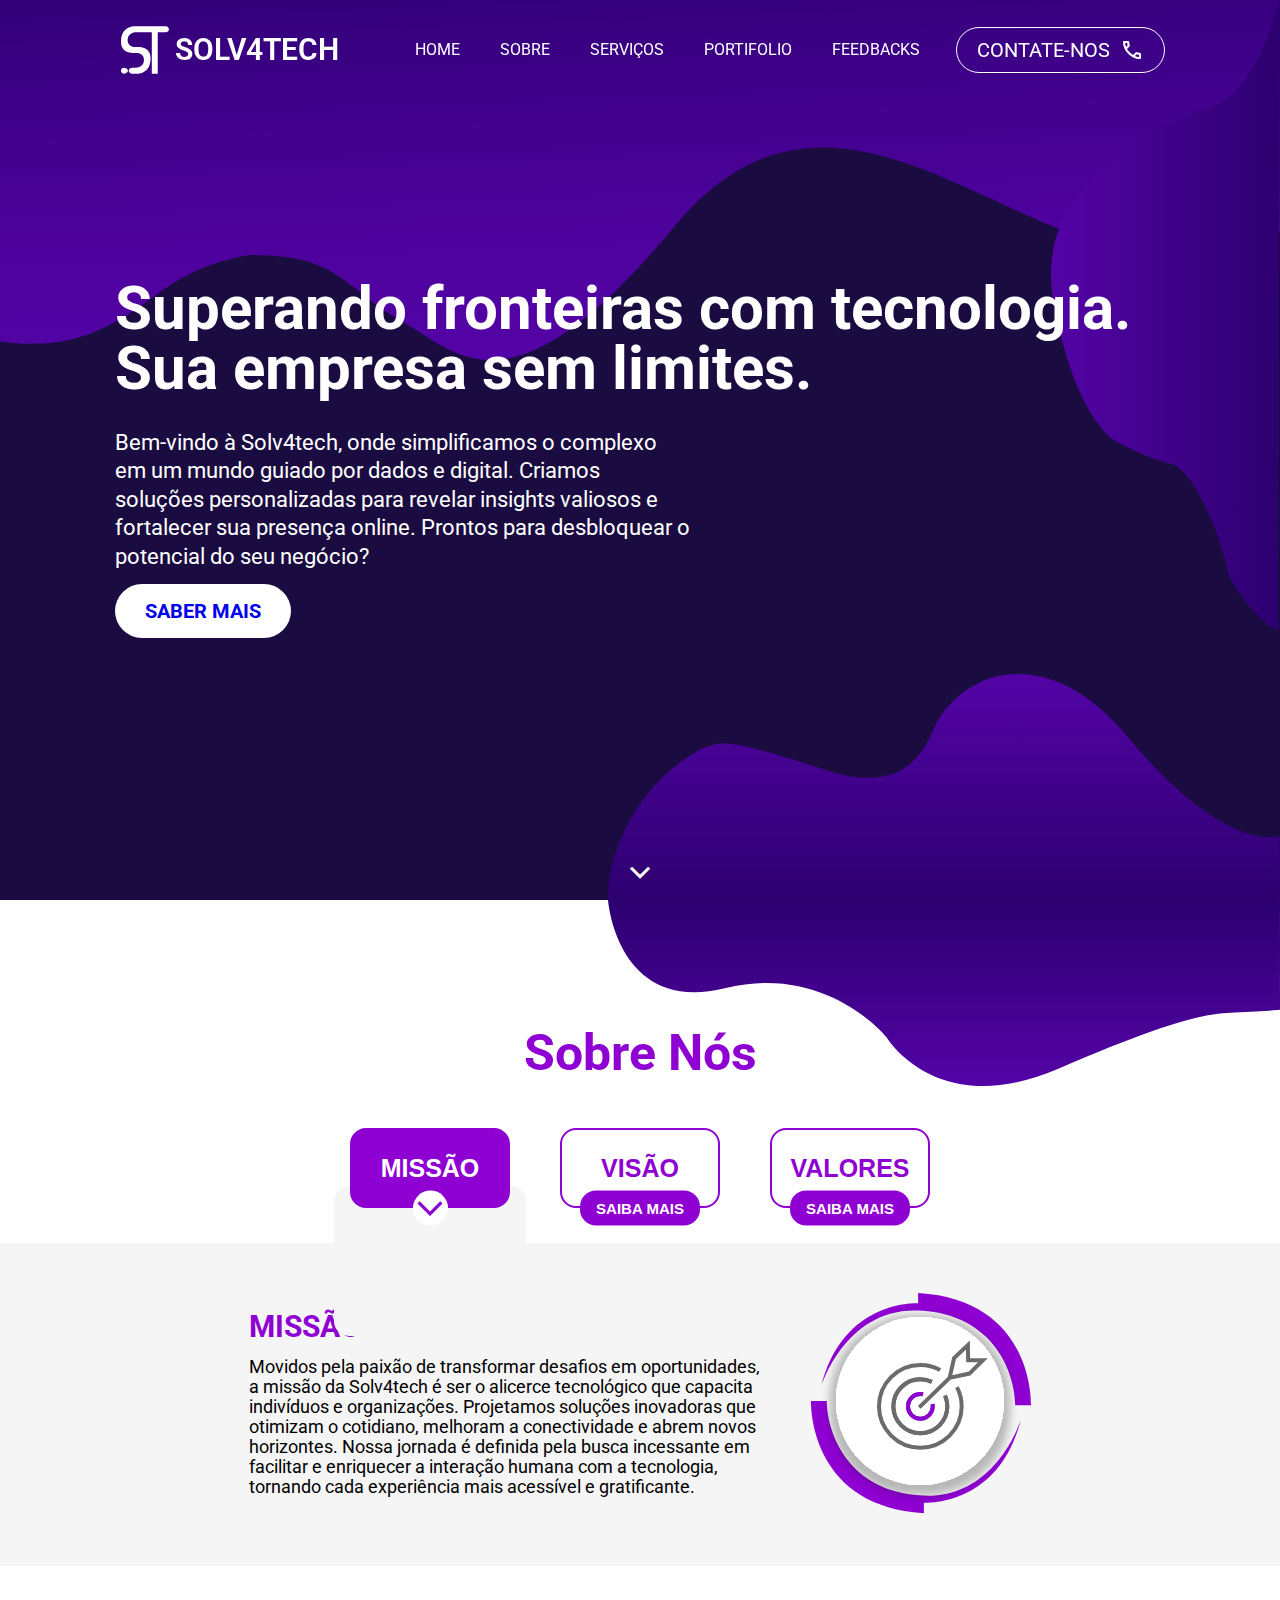
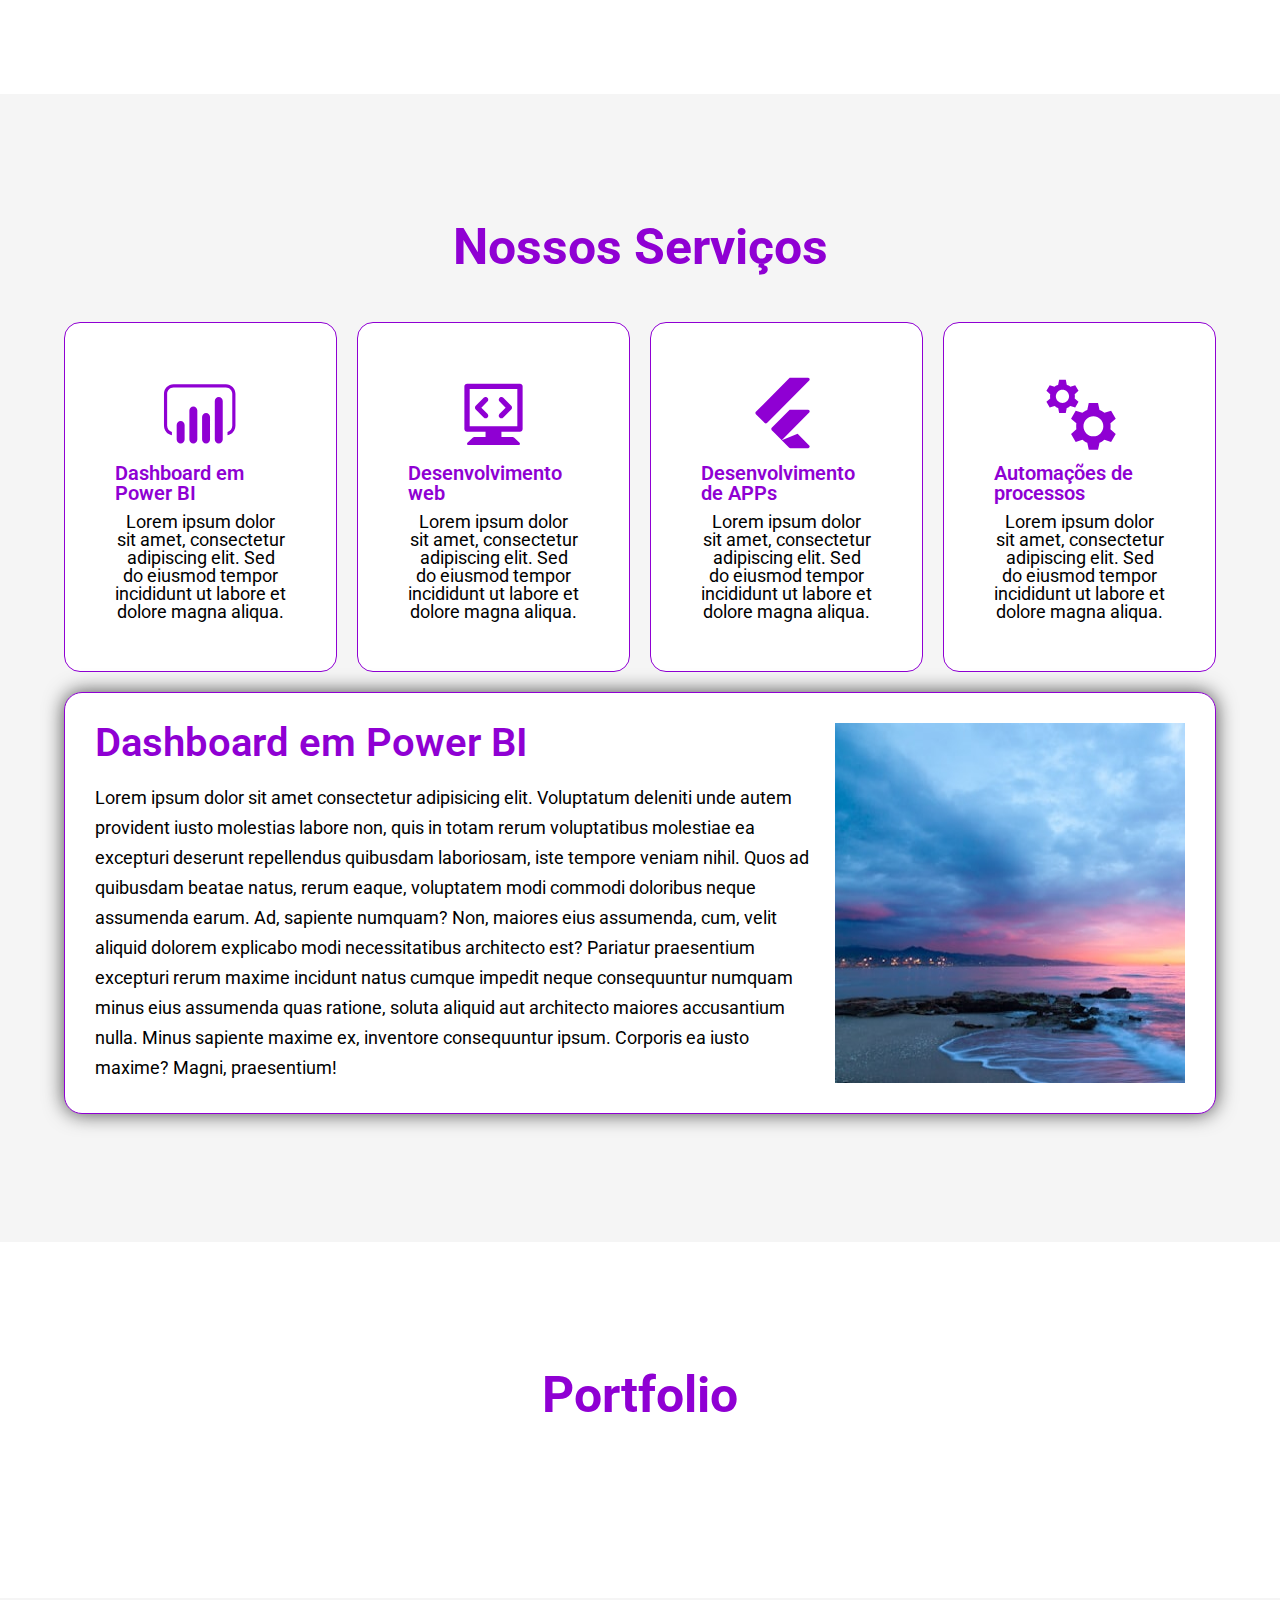
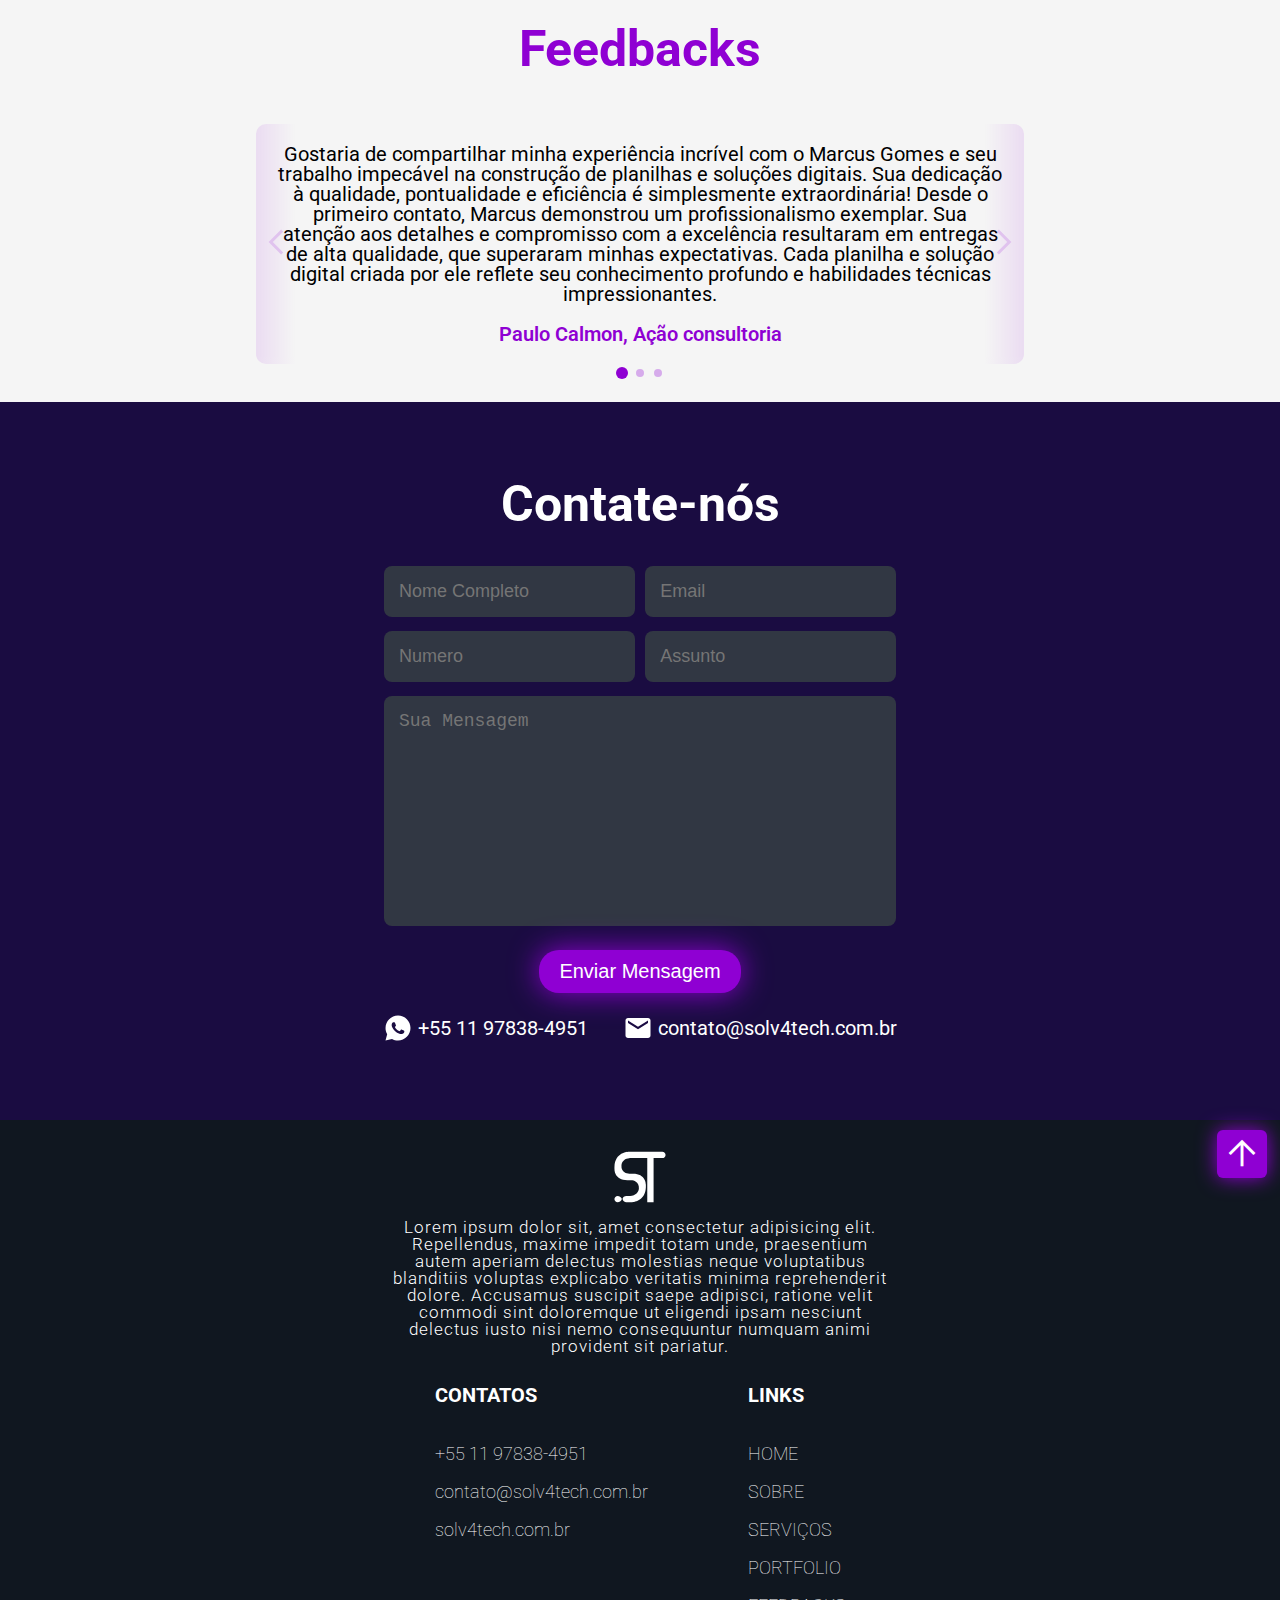
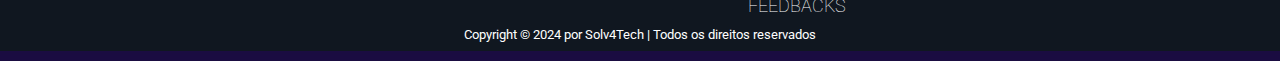
==== commit ecc75a0c: "Adicionar portfolio espacial" ====
--- a/index.html
+++ b/index.html
@@ -32,7 +32,7 @@
 
         <div class="contact-nav active">
             <a href="#contact" class="contact-link">
-                <p>CONTATE-NÓS</p>
+                <p>CONTATE-NOS</p>
                 <span class="material-symbols-outlined">
                     call
                 </span>
